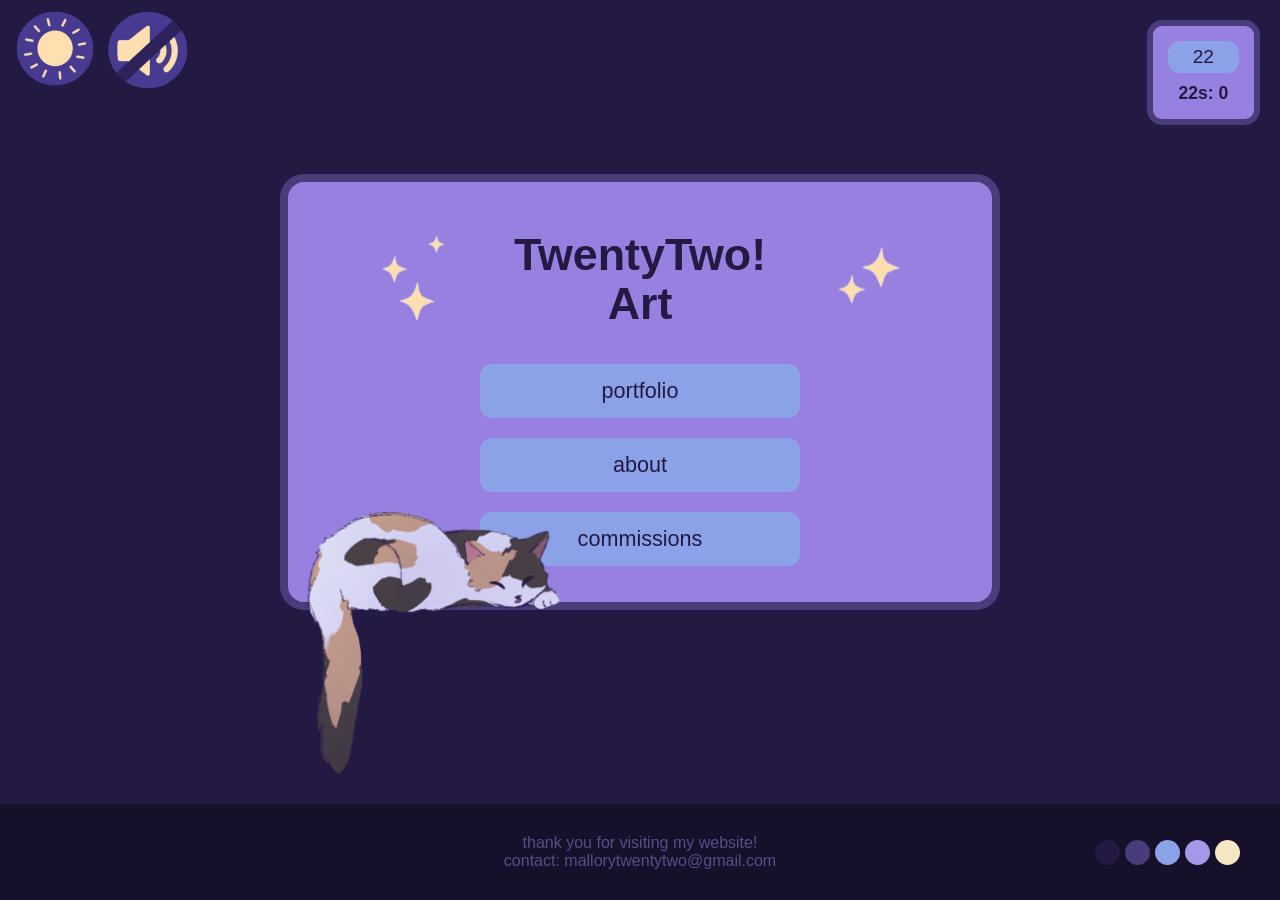
==== index.html @ 1567b583 "Initial commit" ====
<!DOCTYPE html>
<html lang="en">
<head>
    <meta charset="UTF-8">
    <meta name="viewport" content="width=device-width, initial-scale=1.0">
    <title>TwentyTwo! Art</title>
    <link rel="stylesheet" href="style.css">
</head>
<body>

<!-- top controls-->
<div class="top-controls">
  <button id="theme-toggle" class="icon-btn">
    <img id="theme-img" src="assets/lightmode.png" alt="Theme Toggle">
  </button>
  
  <button id="audio-toggle" class="icon-btn">
    <img src="assets/darkaudiooff.png" alt="Audio Toggle">
  </button>
</div>
  <div class="top-right-panel">
    <button id="counter-btn" class="nav-btn">22</button>
    <div id="click-count">22s: 0</div>
  </div>
<!-- Main Content Area -->
  <main class="content-wrapper">
    
    <!-- HOME PAGE PANEL -->
    <div class="panel" style="min-height: 400px; max-width: 750px; display:flex; flex-direction:column; align-items:center; text-align:center; position:relative;"> 
      <h1 style="display:flex; justify-content:center; align-items:center; gap:0.3rem;">
        <img src="assets/sparkles2.png" alt="sparkle" class="sparkle"> 
        TwentyTwo! Art 
        <img src="assets/sparkles1.png" alt="sparkle" class="sparkle">
      </h1>
      
      <nav class="nav-menu">
        <a href="portfolio.html" class="nav-btn">portfolio</a>
        <a href="about.html" class="nav-btn">about</a>
        <a href="commissions.html" class="nav-btn">commissions</a> 
      </nav>
    <!-- cat image -->
      <img id="lotus-cat" src="assets/lotus.png" alt="A sleeping calico cat" 
           style="position: absolute; bottom: -185px; left: -30px; width: 325px; cursor: pointer;">
    </div>
</main>

<!-- Footer -->
<footer>
    <div class="footer-text">
      <p>thank you for visiting my website!</p>
      <p>contact: mallorytwentytwo@gmail.com</p>
    </div>
    <div class="palette">
      <div class="color-dot" style="background: #231942;"></div>
      <div class="color-dot" style="background: #4a3b7a;"></div>
      <div class="color-dot" style="background: #8ca2e8;"></div>
      <div class="color-dot" style="background: #a698e8;"></div>
      <div class="color-dot" style="background: #f4e7c3;"></div>
    </div>
  </footer>

  <!-- Theme Toggle Script -->
  <script src="cat.js"></script>
  <script src="theme.js"></script>
</body>

</html>
---- style.css ----
@import url('https://fonts.googleapis.com/css2?family=Varela+Round&display=swap');

/* --- COLOR PALLETES --- */
:root {
    /* dark mode colors */
    --bg-color: #231942;
    --panel-bg: #9880e0;
    --panel-border: #4a3b7a;
    --btn-bg: #8ca2e8;
    --text-colour: #231942;
    --header-text: #231942;
    --footer-text: #594d87;
    --footer-bg: #17102b;
}

body.light-mode {
    /* light mode colors */
    --bg-color: #b8c6fa;
    --panel-bg: #a698e8;
    --panel-border: #4a3b7a;
    --btn-bg: #a1b4ed;
    --text-colour: #3b2f63;
    --header-text: #3b2f63;
    --footer-text: #3b2f63;
    --footer-bg: #8ba5f2;
}

/* --- GENERAL STYLES --- */
* {
    box-sizing: border-box;
    margin: 0;
    padding: 0;
}

body {
    font-family: 'Verdana', sans-serif;
    background-color: var(--bg-color);
    color: var(--text-colour);
    min-height: 100vh;
    display: flex;
    flex-direction: column;
    transition: background-color 0.3s ease;
}

/* top left controls */
.top-controls {
    position: absolute;
    top: 24px;
    left: 30px;
    display: flex;
    gap: 42px;
}

.icon-btn {
    width: 50px;
    height: 50px;
    border-radius: 50%;
    background-color: var(--panel-bg);
    border: 4px solid var(--panel-border);
    font-size: 24px;
    cursor: pointer;
    color: var(--text-colour);
    display: flex;
    align-items: center;
    justify-content: center;
}
/* main layout */
.content-wrapper {
    flex: 1;
    display: flex;
    justify-content: center;
    align-items: center;
    padding: 60px 20px 80px;
}
/* panel styles */
.panel {
    background-color: var(--panel-bg);
    border: 8px solid var(--panel-border);
    border-radius: 24px;
    padding: 36px 40px;
    position: relative;
    text-align: center;
    width: min(100%, 720px);
}

h1, h2 {
    color: var(--header-text);
    margin-bottom: 24px;
    font-size: 2.8rem;
    font-weight: bold;
    line-height: 1.1;
}

/* navigation buttons */
.nav-menu {
    display: flex;
    flex-direction: column;
    gap: 20px;
    align-items: center;
    width: 100%;
}

.nav-btn {
    background-color: var(--btn-bg);
    color: var(--text-colour);
    text-decoration: none;
    font-size: 1.35rem;
    border-radius: 12px;
    padding: 14px 24px;
    width: min(100%, 320px);
    text-align: center;
    transition: opacity 0.2s, transform 0.2s;
}
.nav-btn:hover {
    opacity: 0.85;
    transform: translateY(-1px);
}
/* footer styles */
footer {
    background-color: var(--footer-bg);
    color: var(--footer-text);
    padding: 30px 40px;
    display: flex;
    justify-content: center;
    align-items: center;
    position: relative;
}

.footer-text{
    text-align: center;
}

.palette {
    position: absolute;
    right: 40px;
    display: flex;
    gap: 5px;
}

.color-dot{
    width: 25px;
    height: 25px;
    border-radius: 50%;
}

/* --- PAGE SPECIFIC STYLES --- */
/* portfolio layout */
.portfolio-layout {
    display: flex;
    flex-direction: column;
    align-items: center;
    width: min(100%, 1100px);
}
.portfolio-panel {
    width: min(100%, 660px);
}
.portfolio-grid {
    display: grid;
    grid-template-columns: repeat(4, minmax(0, 1fr));
    gap: 18px;
    margin-top: 28px;
    width: 100%;
    max-width: 1100px;
}
.portfolio-grid img {
    width: 100%;
    border-radius: 10px;
    height: auto;
    object-fit: cover;
    cursor: zoom-in;
    transition: transform 0.2s ease, filter 0.2s ease;
}
.portfolio-grid img:hover {
    transform: scale(1.02);
}
 
.image-overlay {
    position: fixed;
    inset: 0;
    display: none;
    align-items: center;
    justify-content: center;
    background-color: rgba(0, 0, 0, 0.82);
    backdrop-filter: blur(6px);
    z-index: 1000;
    padding: 24px;
}
.image-overlay.active {
    display: flex;
}
.image-overlay .overlay-content {
    max-width: 80%;
    max-height: 80%;
    width: 100%;
    height: 100%;
    display: flex;
    align-items: center;
    justify-content: center;
}
.image-overlay img {
    max-width: 100%;
    max-height: 100%;
    width: auto;
    height: auto;
    border-radius: 18px;
    box-shadow: 0 24px 60px rgba(0, 0, 0, 0.55);
    cursor: zoom-out;
}
.image-overlay .close-hint {
    position: absolute;
    top: 20px;
    right: 20px;
    color: #ffffff;
    background-color: rgba(0, 0, 0, 0.4);
    border-radius: 999px;
    padding: 10px 14px;
    font-size: 0.95rem;
    pointer-events: none;
}
/* commissions layout */
.commissions-layout {
    display: flex;
    gap: 36px;
    align-items: center;
    justify-content: center;
    flex-wrap: wrap;
    width: min(100%, 1500px);
}
.commissions-panel {
    width: min(100%, 420px);
}
.badge {
    background: #6a82d6;
    color: white;
    padding: 8px 34px;
    border-radius: 999px;
    font-size: 1.65rem;
    margin-bottom: 16px;
    display: inline-block;
}
.price-box {
    background-color: var(--panel-bg);
    border: 6px solid var(--panel-border);
    border-radius: 12px;
    padding: 24px;
    margin-bottom: 18px;
    font-size: 1.35rem;
    width: min(100%, 320px);
    text-align: center;
}
.example-img {
    width: 220px;
    max-height: 400px;
    object-fit: cover;
    border-radius: 10px;
    border: 4px solid var(--panel-border);
    margin-bottom: 20px;
    cursor: zoom-in;
    transition: transform 0.2s ease, filter 0.2s ease;
}

.example-img:hover {
    transform: scale(1.02);
}
.pricing-stack {
    display: flex;
    flex-direction: column;
    justify-content: center;
    align-items: center;
    width: min(100%, 340px);
}
.pricing-note {
    color: #6a55ad;
    text-align: center;
    font-size: 1rem;
    line-height: 1.5;
    margin-top: 8px;
}
/* about layout */
.about-layout {
    display: flex;
    gap: 36px;
    max-width: 1120px;
    width: min(100%, 1120px);
    align-items: flex-start;
    justify-content: center;
    flex-wrap: wrap;
}
.about-bio-panel {
    width: min(100%, 500px);
}
.about-side-stack {
    display: flex;
    flex-direction: column;
    gap: 24px;
    width: min(100%, 500px);
}
.about-text {
    text-align: left;
    line-height: 1.75;
    font-size: 1.18rem;
}
.social-panel {
    text-align: left;
}

@media (max-width: 900px) {
    .content-wrapper {
        padding-top: 100px;
    }

    .portfolio-grid {
        grid-template-columns: repeat(2, minmax(0, 1fr));
    }
}
/* Custom Icon Images */
.icon-btn img {

  width: 85px; 
  height: 85px;
  object-fit: contain; 
}
/* Custom Sparkle Images */
.sparkle {
  width: 150px; 
  height: auto;
  vertical-align: middle; 
  margin: 0 10px; 
}

/* Custom Social Icons */
.social-icon1 {
  min-width: 40px;
  max-width: 40px;
  vertical-align: middle;
  margin-right: 8px;
  object-fit: contain; 
}
.social-icon2 {
  min-width: 50px;
  max-width: 55px;
  vertical-align: middle;
  margin-right: 8px;
  object-fit: contain; 
}
/* Top Right Counter Panel */
.top-right-panel {
  position: absolute;
  top: 20px;
  right: 20px;
  background-color: var(--panel-bg);
  border: 6px solid var(--panel-border);
  border-radius: 15px;
  padding: 15px;
  display: flex;
  flex-direction: column;
  align-items: center;
  gap: 10px;
}

.top-right-panel .nav-btn {
  width: auto; /* Overrides the 250px width from the main nav */
  padding: 5px 25px;
  font-size: 1.2rem;
  cursor: pointer;
  border: none; /* Removes default button borders */
  font-family: Verdana, sans-serif;
}

#click-count {
  font-weight: bold;
  font-size: 1.1rem;
}
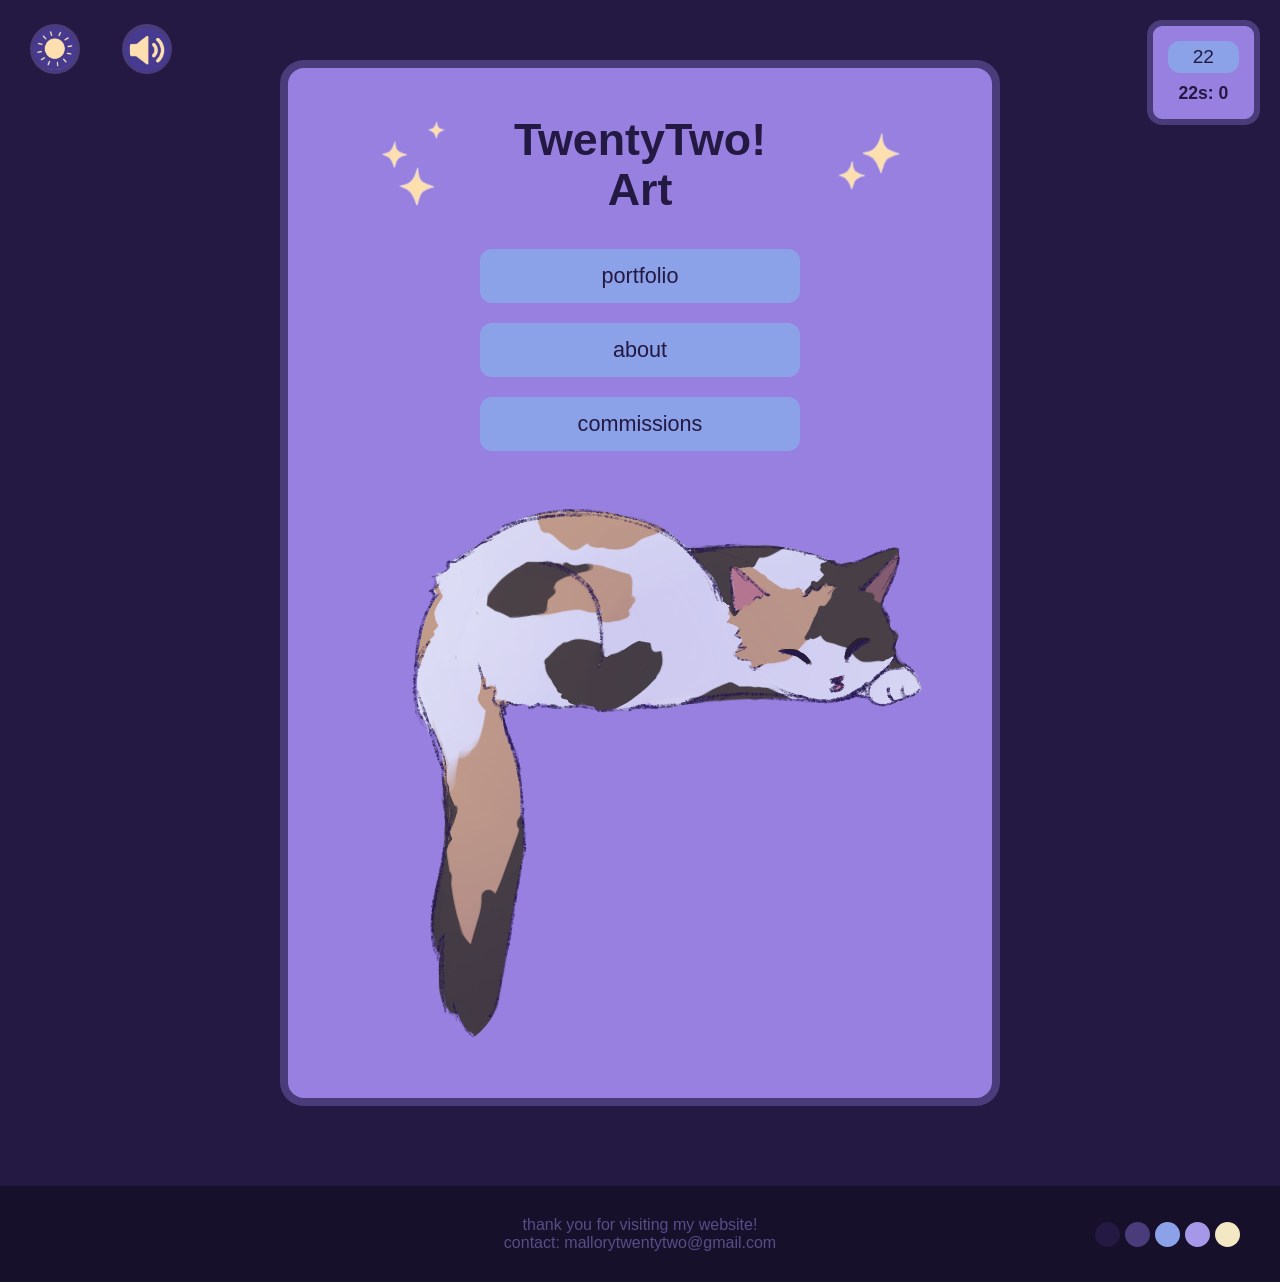
==== commit 0a91d571: "Improve mobile layout and increase button click volume Make lotus cat and controls responsive for sm" ====
--- a/index.html
+++ b/index.html
@@ -39,8 +39,7 @@
         <a href="commissions.html" class="nav-btn">commissions</a> 
       </nav>
     <!-- cat image -->
-      <img id="lotus-cat" src="assets/lotus.png" alt="A sleeping calico cat" 
-           style="position: absolute; bottom: -185px; left: -30px; width: 325px; cursor: pointer;">
+      <img id="lotus-cat" src="assets/lotus.png" alt="A sleeping calico cat" class="lotus-cat">
     </div>
 </main>
 
--- a/style.css
+++ b/style.css
@@ -312,13 +312,102 @@
     .portfolio-grid {
         grid-template-columns: repeat(2, minmax(0, 1fr));
     }
-}
+
+    /* Stack top controls and make them touch-friendly on small screens */
+    .top-controls {
+        position: fixed;
+        top: 12px;
+        left: 12px;
+        gap: 12px;
+        z-index: 900;
+    }
+
+    .top-right-panel {
+        position: fixed;
+        top: 12px;
+        right: 12px;
+        transform: none;
+        padding: 10px;
+        gap: 6px;
+        z-index: 900;
+    }
+
+    /* Make nav buttons fill available space and increase tap targets */
+    .nav-menu {
+        flex-direction: column;
+        gap: 12px;
+    }
+
+    .nav-btn {
+        width: 100%;
+        max-width: 360px;
+        padding: 14px 18px;
+        font-size: 1.15rem;
+    }
+
+    /* Scale down decorative sparkles and lotus cat to avoid overlap */
+    .sparkle {
+        width: 72px;
+    }
+
+    .lotus-cat {
+        position: absolute;
+        bottom: -60px; /* reduced overlap */
+        left: 50%;
+        transform: translateX(-50%);
+        width: min(220px, 60%);
+        pointer-events: auto;
+    }
+
+    footer {
+        padding: 20px 16px;
+        flex-direction: column;
+    }
+
+    .palette {
+        position: static;
+        margin-top: 12px;
+    }
+}
+
+@media (max-width: 480px) {
+  /* Reduce panel padding and font sizes to fit small phones */
+  .panel { padding: 28px 18px 18px; }
+  h1, h2 { font-size: 1.6rem; }
+  .nav-btn { font-size: 1.05rem; padding: 12px 14px; }
+
+  /* Make the lotus cat flow in document flow instead of overlapping */
+  .lotus-cat {
+    position: static !important;
+    bottom: auto !important;
+    left: auto !important;
+    transform: none !important;
+    display: block;
+    margin: 12px auto 0;
+    width: 60%;
+    max-width: 260px;
+    pointer-events: auto;
+  }
+
+  /* Ensure there's breathing room in the content area */
+  .content-wrapper { padding-top: 90px; padding-bottom: 80px; }
+
+  /* Slightly tighten top controls for very small widths */
+  .top-controls { left: 8px; top: 8px; gap: 8px; }
+  .top-right-panel { right: 8px; top: 8px; padding: 8px; }
+}
+
 /* Custom Icon Images */
 .icon-btn img {
-
-  width: 85px; 
-  height: 85px;
+  width: 48px; 
+  height: 48px;
   object-fit: contain; 
+}
+
+/* Hide the audio toggle image until JS sets the correct themed variant
+   This prevents a flash of the default 'off' icon before theme.js updates it. */
+#audio-toggle img {
+  visibility: hidden;
 }
 /* Custom Sparkle Images */
 .sparkle {
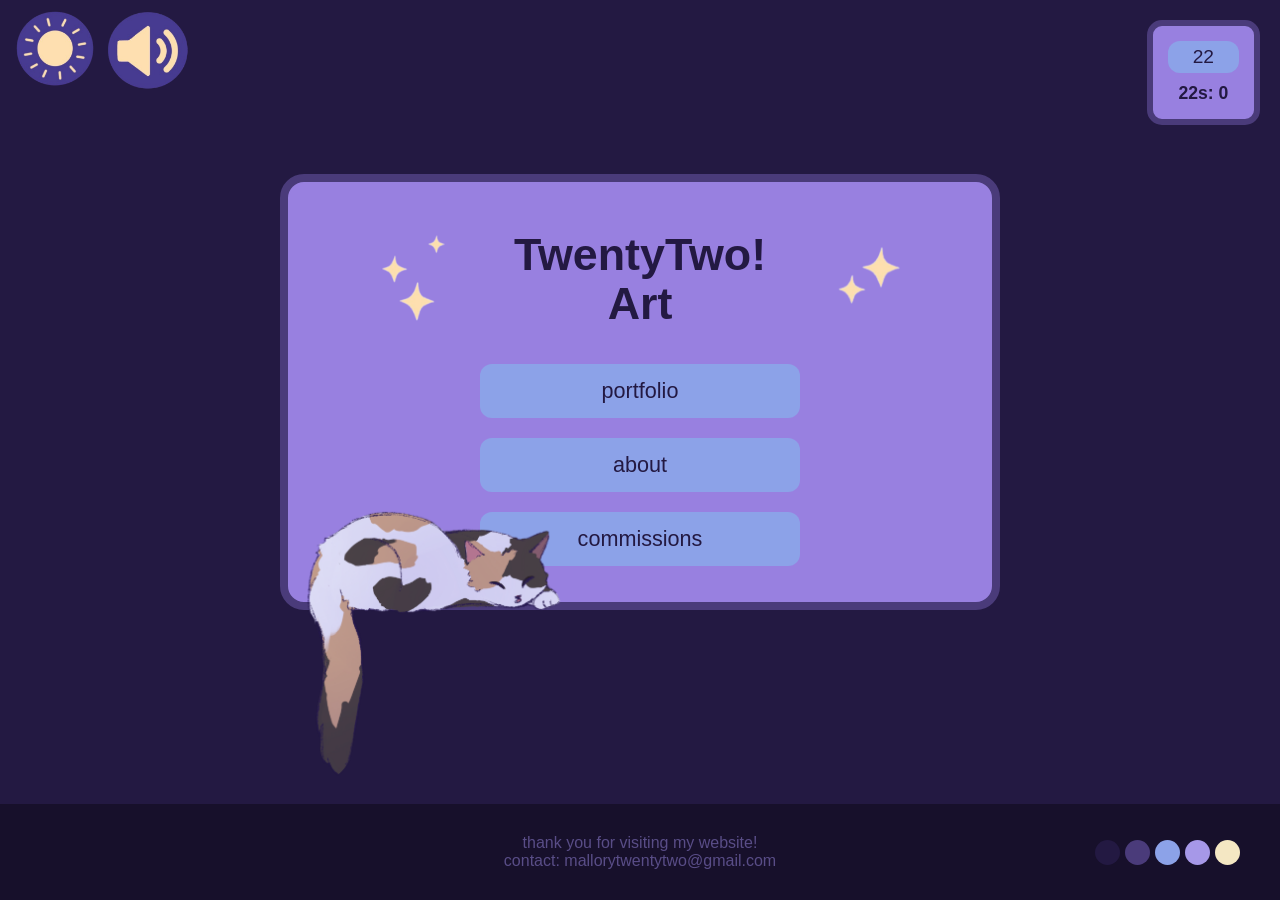
==== commit e613887c: "Revert "Improve mobile layout and increase button click volume" This reverts commit 0a91d571657aa075" ====
--- a/index.html
+++ b/index.html
@@ -39,7 +39,8 @@
         <a href="commissions.html" class="nav-btn">commissions</a> 
       </nav>
     <!-- cat image -->
-      <img id="lotus-cat" src="assets/lotus.png" alt="A sleeping calico cat" class="lotus-cat">
+      <img id="lotus-cat" src="assets/lotus.png" alt="A sleeping calico cat" 
+           style="position: absolute; bottom: -185px; left: -30px; width: 325px; cursor: pointer;">
     </div>
 </main>
 
--- a/style.css
+++ b/style.css
@@ -312,95 +312,12 @@
     .portfolio-grid {
         grid-template-columns: repeat(2, minmax(0, 1fr));
     }
-
-    /* Stack top controls and make them touch-friendly on small screens */
-    .top-controls {
-        position: fixed;
-        top: 12px;
-        left: 12px;
-        gap: 12px;
-        z-index: 900;
-    }
-
-    .top-right-panel {
-        position: fixed;
-        top: 12px;
-        right: 12px;
-        transform: none;
-        padding: 10px;
-        gap: 6px;
-        z-index: 900;
-    }
-
-    /* Make nav buttons fill available space and increase tap targets */
-    .nav-menu {
-        flex-direction: column;
-        gap: 12px;
-    }
-
-    .nav-btn {
-        width: 100%;
-        max-width: 360px;
-        padding: 14px 18px;
-        font-size: 1.15rem;
-    }
-
-    /* Scale down decorative sparkles and lotus cat to avoid overlap */
-    .sparkle {
-        width: 72px;
-    }
-
-    .lotus-cat {
-        position: absolute;
-        bottom: -60px; /* reduced overlap */
-        left: 50%;
-        transform: translateX(-50%);
-        width: min(220px, 60%);
-        pointer-events: auto;
-    }
-
-    footer {
-        padding: 20px 16px;
-        flex-direction: column;
-    }
-
-    .palette {
-        position: static;
-        margin-top: 12px;
-    }
-}
-
-@media (max-width: 480px) {
-  /* Reduce panel padding and font sizes to fit small phones */
-  .panel { padding: 28px 18px 18px; }
-  h1, h2 { font-size: 1.6rem; }
-  .nav-btn { font-size: 1.05rem; padding: 12px 14px; }
-
-  /* Make the lotus cat flow in document flow instead of overlapping */
-  .lotus-cat {
-    position: static !important;
-    bottom: auto !important;
-    left: auto !important;
-    transform: none !important;
-    display: block;
-    margin: 12px auto 0;
-    width: 60%;
-    max-width: 260px;
-    pointer-events: auto;
-  }
-
-  /* Ensure there's breathing room in the content area */
-  .content-wrapper { padding-top: 90px; padding-bottom: 80px; }
-
-  /* Slightly tighten top controls for very small widths */
-  .top-controls { left: 8px; top: 8px; gap: 8px; }
-  .top-right-panel { right: 8px; top: 8px; padding: 8px; }
-}
-
+}
 /* Custom Icon Images */
 .icon-btn img {
-  width: 48px; 
-  height: 48px;
+
+  width: 85px; 
+  height: 85px;
   object-fit: contain; 
 }
 
